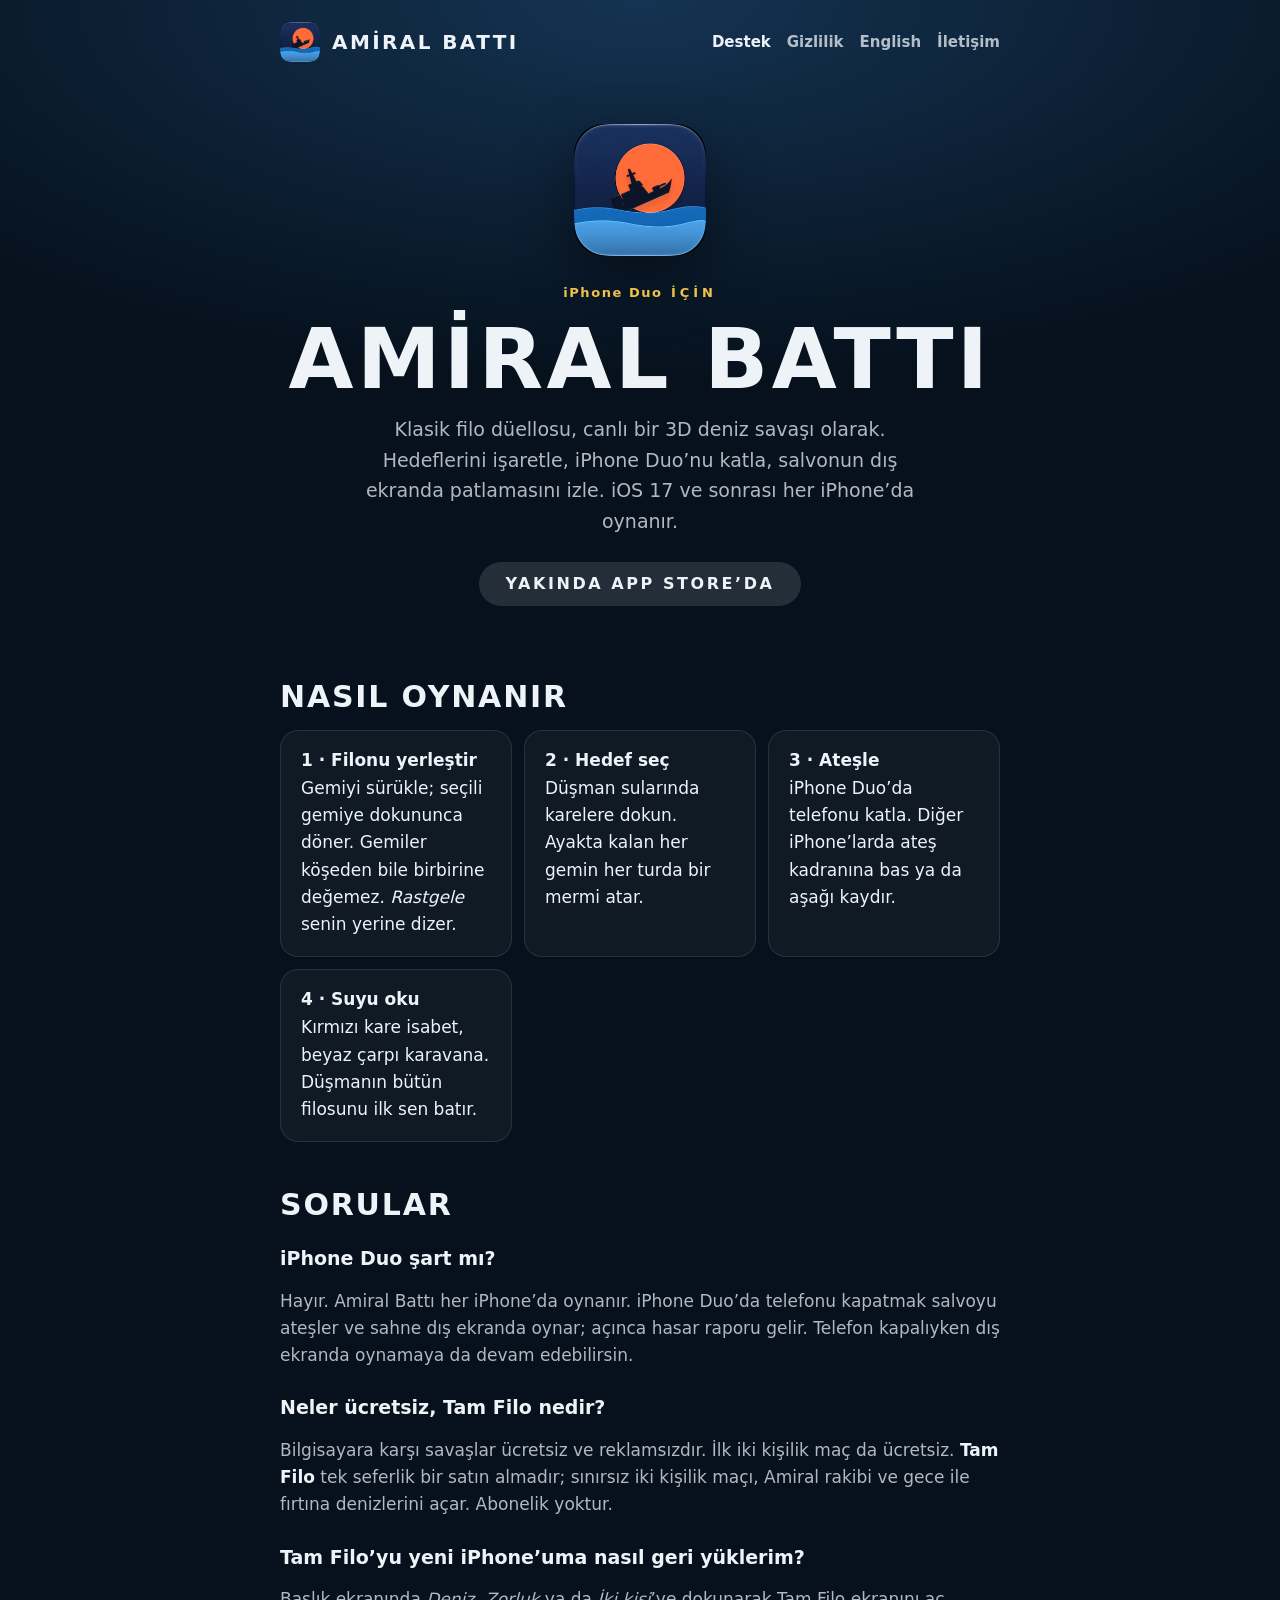
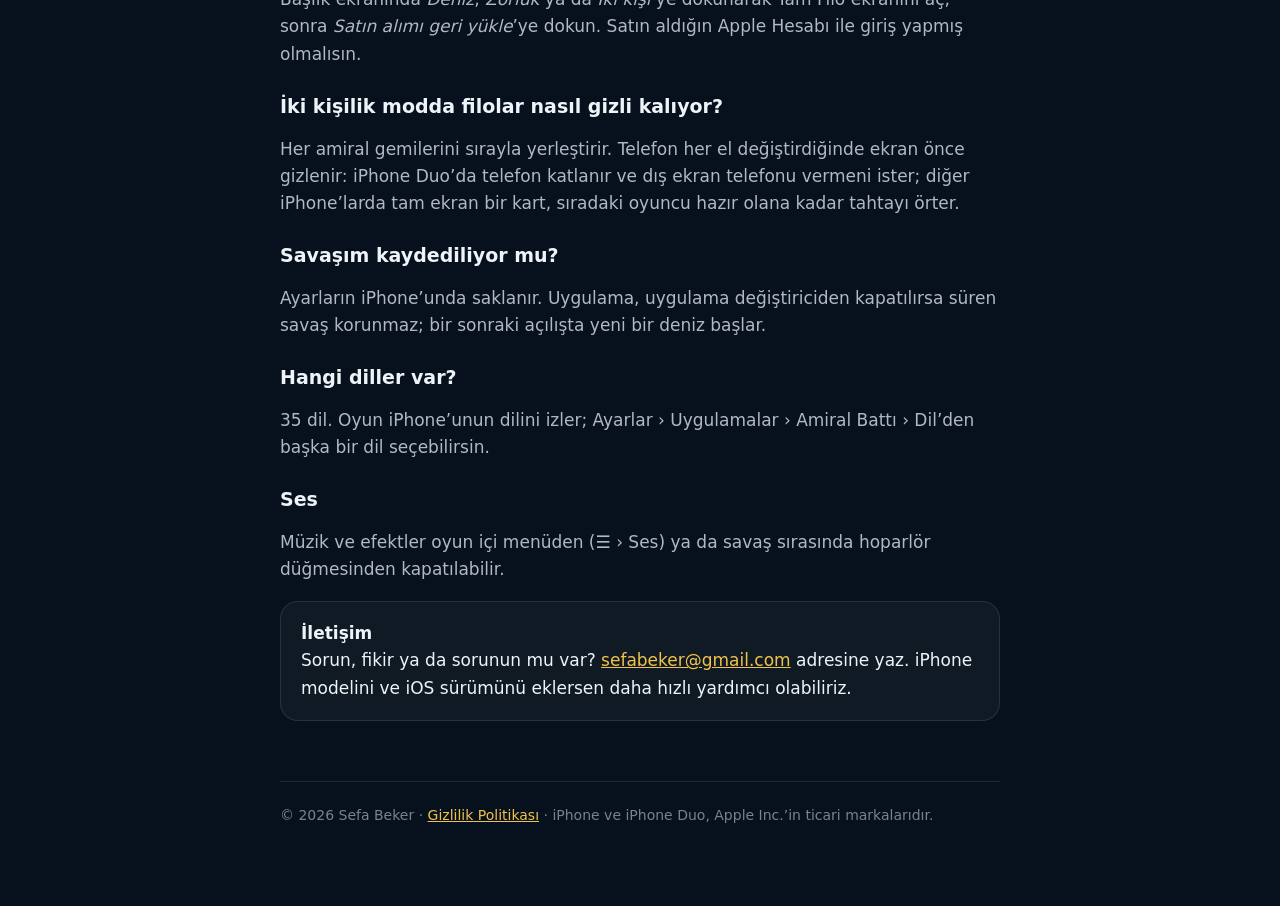
==== tr/index.html @ 54b9b125 "Closing Salvo: support and privacy pages (EN, TR) Co-Authored-By: Claude Opus 5.5 <noreply@anthropic" ====
<!DOCTYPE html>
<html lang="tr">
<head>
<meta charset="UTF-8">
<meta name="viewport" content="width=device-width, initial-scale=1">
<title>Amiral Battı: Katla ve Ateşle — Destek</title>
<meta name="description" content="Amiral Battı, iPhone Duo için yapılmış canlı bir 3D deniz savaşı: telefonu katla, salvo ateşlensin. Yardım, gizlilik ve iletişim.">
<link rel="icon" href="../assets/favicon.png">
<link rel="apple-touch-icon" href="../assets/apple-touch-icon.png">
<link rel="stylesheet" href="../assets/style.css">
</head>
<body>
<div class="wrap">
  <header>
    <a class="brand" href="./"><img src="../assets/icon.png" alt="">Amiral Battı</a>
    <nav>
      <a href="./" aria-current="page">Destek</a>
      <a href="gizlilik.html">Gizlilik</a>
      <a href="../">English</a>
      <a href="mailto:sefabeker@gmail.com?subject=Amiral%20Batt%C4%B1">İletişim</a>
    </nav>
  </header>

  <section class="hero">
    <img class="icon" src="../assets/icon.png" alt="Amiral Battı uygulama simgesi">
    <div class="kicker" style="margin-top:22px"><span class="tm">iPhone Duo</span> için</div>
    <h1>Amiral Battı</h1>
    <p class="lead">Klasik filo düellosu, canlı bir 3D deniz savaşı olarak. Hedeflerini işaretle, iPhone Duo’nu katla, salvonun dış ekranda patlamasını izle. iOS 17 ve sonrası her iPhone’da oynanır.</p>
    <span class="store soon">Yakında App Store’da</span>
  </section>

  <h2>Nasıl oynanır</h2>
  <div class="grid">
    <div class="card"><b>1 · Filonu yerleştir</b>Gemiyi sürükle; seçili gemiye dokununca döner. Gemiler köşeden bile birbirine değemez. <em>Rastgele</em> senin yerine dizer.</div>
    <div class="card"><b>2 · Hedef seç</b>Düşman sularında karelere dokun. Ayakta kalan her gemin her turda bir mermi atar.</div>
    <div class="card"><b>3 · Ateşle</b>iPhone Duo’da telefonu katla. Diğer iPhone’larda ateş kadranına bas ya da aşağı kaydır.</div>
    <div class="card"><b>4 · Suyu oku</b>Kırmızı kare isabet, beyaz çarpı karavana. Düşmanın bütün filosunu ilk sen batır.</div>
  </div>

  <h2>Sorular</h2>
  <h3>iPhone Duo şart mı?</h3>
  <p>Hayır. Amiral Battı her iPhone’da oynanır. iPhone Duo’da telefonu kapatmak salvoyu ateşler ve sahne dış ekranda oynar; açınca hasar raporu gelir. Telefon kapalıyken dış ekranda oynamaya da devam edebilirsin.</p>
  <h3>Neler ücretsiz, Tam Filo nedir?</h3>
  <p>Bilgisayara karşı savaşlar ücretsiz ve reklamsızdır. İlk iki kişilik maç da ücretsiz. <strong>Tam Filo</strong> tek seferlik bir satın almadır; sınırsız iki kişilik maçı, Amiral rakibi ve gece ile fırtına denizlerini açar. Abonelik yoktur.</p>
  <h3>Tam Filo’yu yeni iPhone’uma nasıl geri yüklerim?</h3>
  <p>Başlık ekranında <em>Deniz</em>, <em>Zorluk</em> ya da <em>İki kişi</em>’ye dokunarak Tam Filo ekranını aç, sonra <em>Satın alımı geri yükle</em>’ye dokun. Satın aldığın Apple Hesabı ile giriş yapmış olmalısın.</p>
  <h3>İki kişilik modda filolar nasıl gizli kalıyor?</h3>
  <p>Her amiral gemilerini sırayla yerleştirir. Telefon her el değiştirdiğinde ekran önce gizlenir: iPhone Duo’da telefon katlanır ve dış ekran telefonu vermeni ister; diğer iPhone’larda tam ekran bir kart, sıradaki oyuncu hazır olana kadar tahtayı örter.</p>
  <h3>Savaşım kaydediliyor mu?</h3>
  <p>Ayarların iPhone’unda saklanır. Uygulama, uygulama değiştiriciden kapatılırsa süren savaş korunmaz; bir sonraki açılışta yeni bir deniz başlar.</p>
  <h3>Hangi diller var?</h3>
  <p>35 dil. Oyun iPhone’unun dilini izler; Ayarlar › Uygulamalar › Amiral Battı › Dil’den başka bir dil seçebilirsin.</p>
  <h3>Ses</h3>
  <p>Müzik ve efektler oyun içi menüden (☰ › Ses) ya da savaş sırasında hoparlör düğmesinden kapatılabilir.</p>

  <div class="card">
    <strong>İletişim</strong><br>
    Sorun, fikir ya da sorunun mu var? <a href="mailto:sefabeker@gmail.com?subject=Amiral%20Batt%C4%B1">sefabeker@gmail.com</a> adresine yaz. iPhone modelini ve iOS sürümünü eklersen daha hızlı yardımcı olabiliriz.
  </div>

  <footer>
    © 2026 Sefa Beker · <a href="gizlilik.html">Gizlilik Politikası</a> · iPhone ve iPhone Duo, Apple Inc.’in ticari markalarıdır.
  </footer>
</div>
</body>
</html>
---- assets/style.css ----
:root {
  --deep: #06111d; --navy: #0c1f33; --ink: #eef3f8; --ink2: rgba(238, 243, 248, .74); --ink3: rgba(238, 243, 248, .5);
  --brass: #f1c24a; --fire: #ff6a3d; --line: rgba(255, 255, 255, .1); --card: rgba(255, 255, 255, .04);
  --cond: "Avenir Next Condensed", "Arial Narrow", system-ui, sans-serif;
  --sans: system-ui, -apple-system, "Segoe UI", sans-serif;
}
* { box-sizing: border-box; }
html { -webkit-text-size-adjust: 100%; }
body { margin: 0; background: radial-gradient(120% 70% at 50% 0%, #143352 0%, var(--deep) 60%) fixed, var(--deep); color: var(--ink); font: 400 17px/1.6 var(--sans); }
a { color: var(--brass); }
.wrap { max-width: 760px; margin: 0 auto; padding: 0 20px 80px; }
header { display: flex; align-items: center; justify-content: space-between; gap: 12px; padding: 22px 0; }
.brand { display: flex; align-items: center; gap: 12px; color: var(--ink); text-decoration: none; font: 800 20px/1 var(--cond); letter-spacing: .12em; text-transform: uppercase; }
.brand img { width: 40px; height: 40px; border-radius: 10px; }
nav { display: flex; flex-wrap: wrap; gap: 6px 16px; font: 600 15px/1 var(--sans); }
nav a { color: var(--ink2); text-decoration: none; }
nav a:hover, nav a[aria-current] { color: var(--ink); }
.hero { text-align: center; padding: 40px 0 28px; }
.hero img.icon { width: 132px; height: 132px; border-radius: 30px; box-shadow: 0 24px 60px rgba(0, 0, 0, .45); }
h1 { margin: 22px 0 6px; font: 800 clamp(46px, 11vw, 84px)/.92 var(--cond); letter-spacing: .04em; text-transform: uppercase; }
.kicker { font: 700 13px/1 var(--cond); letter-spacing: .3em; text-transform: uppercase; color: var(--brass); }
.kicker .tm { text-transform: none; letter-spacing: .12em; }   /* Apple's product names keep their own spelling */
.lead { margin: 16px auto 0; max-width: 560px; color: var(--ink2); font-size: 19px; }
.store { display: inline-flex; align-items: center; gap: 10px; margin-top: 26px; padding: 14px 26px; border-radius: 30px; background: #fff; color: #0b1620; text-decoration: none; font: 800 16px/1 var(--cond); letter-spacing: .16em; text-transform: uppercase; }
.store.soon { background: rgba(255, 255, 255, .12); color: var(--ink); }
h2 { margin: 48px 0 12px; font: 800 30px/1 var(--cond); letter-spacing: .06em; text-transform: uppercase; }
h3 { margin: 26px 0 6px; font: 700 19px/1.3 var(--sans); }
p, li { color: var(--ink2); }
strong { color: var(--ink); }
ul, ol { padding-left: 22px; }
li { margin: 6px 0; }
.card { margin: 18px 0; padding: 18px 20px; border: 1px solid var(--line); border-radius: 18px; background: var(--card); }
.updated { color: var(--ink3); font-size: 15px; }
.grid { display: grid; grid-template-columns: repeat(auto-fit, minmax(210px, 1fr)); gap: 12px; margin-top: 18px; }
.grid .card { margin: 0; }
.grid b { display: block; margin-bottom: 4px; color: var(--ink); font: 700 17px/1.3 var(--sans); }
footer { margin-top: 60px; padding-top: 22px; border-top: 1px solid var(--line); color: var(--ink3); font-size: 14px; }
@media (max-width: 520px) { body { font-size: 16px; } header { flex-direction: column; align-items: flex-start; } }
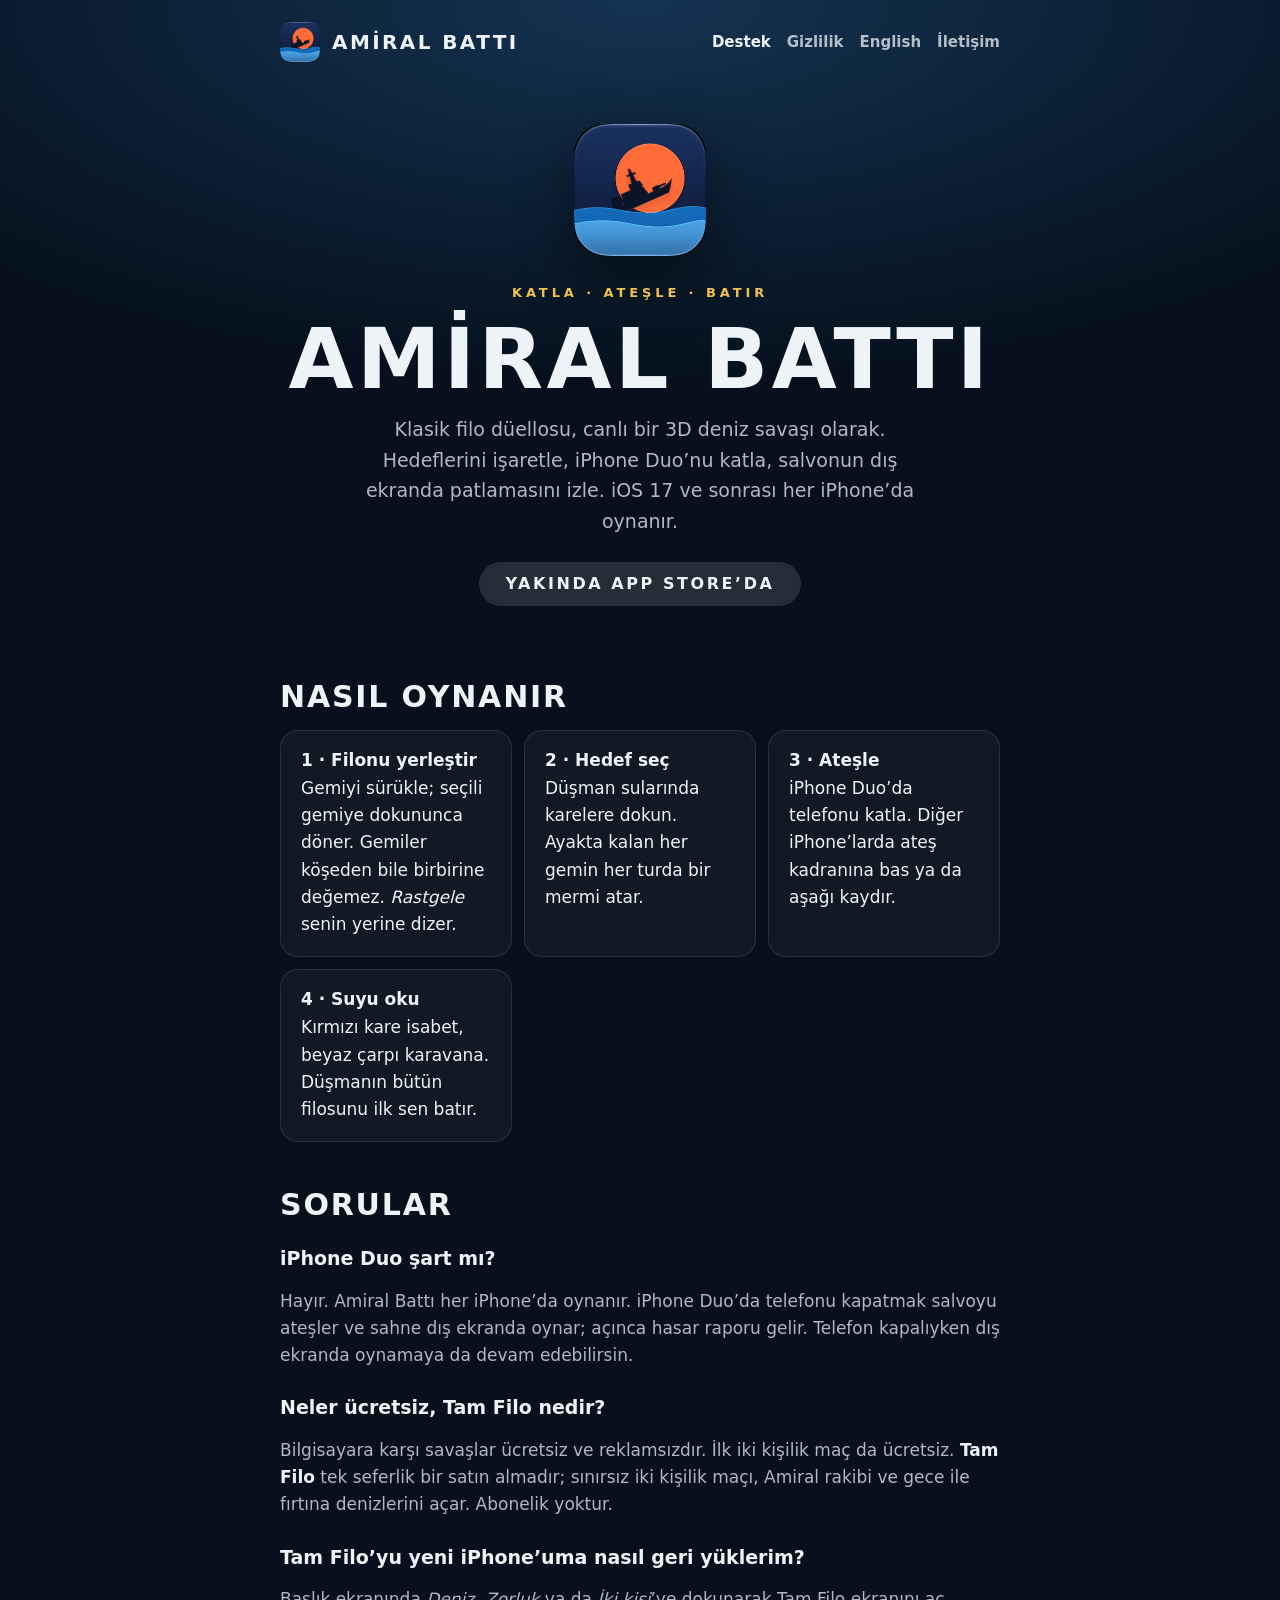
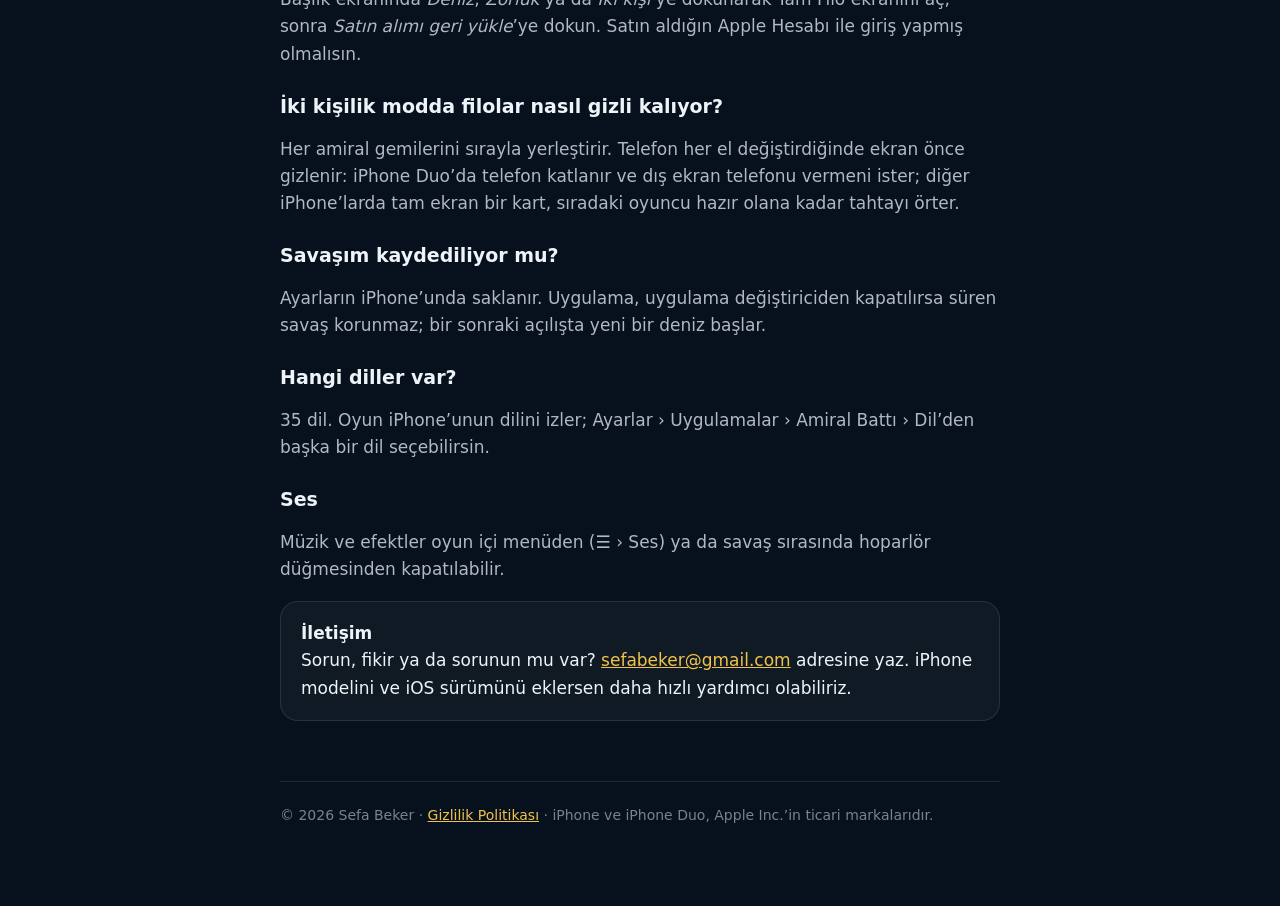
==== commit 6e3ebe42: "Support pages: name iPhone Duo only referentially The kicker said "Made for iPhone Duo" and the meta" ====
--- a/tr/index.html
+++ b/tr/index.html
@@ -4,7 +4,7 @@
 <meta charset="UTF-8">
 <meta name="viewport" content="width=device-width, initial-scale=1">
 <title>Amiral Battı: Katla ve Ateşle — Destek</title>
-<meta name="description" content="Amiral Battı, iPhone Duo için yapılmış canlı bir 3D deniz savaşı: telefonu katla, salvo ateşlensin. Yardım, gizlilik ve iletişim.">
+<meta name="description" content="Amiral Battı, canlı bir 3D deniz savaşı. iPhone Duo’da telefonu katla, salvo ateşlensin. Yardım, gizlilik ve iletişim.">
 <link rel="icon" href="../assets/favicon.png">
 <link rel="apple-touch-icon" href="../assets/apple-touch-icon.png">
 <link rel="stylesheet" href="../assets/style.css">
@@ -23,7 +23,7 @@
 
   <section class="hero">
     <img class="icon" src="../assets/icon.png" alt="Amiral Battı uygulama simgesi">
-    <div class="kicker" style="margin-top:22px"><span class="tm">iPhone Duo</span> için</div>
+    <div class="kicker" style="margin-top:22px">Katla · Ateşle · Batır</div>
     <h1>Amiral Battı</h1>
     <p class="lead">Klasik filo düellosu, canlı bir 3D deniz savaşı olarak. Hedeflerini işaretle, iPhone Duo’nu katla, salvonun dış ekranda patlamasını izle. iOS 17 ve sonrası her iPhone’da oynanır.</p>
     <span class="store soon">Yakında App Store’da</span>
